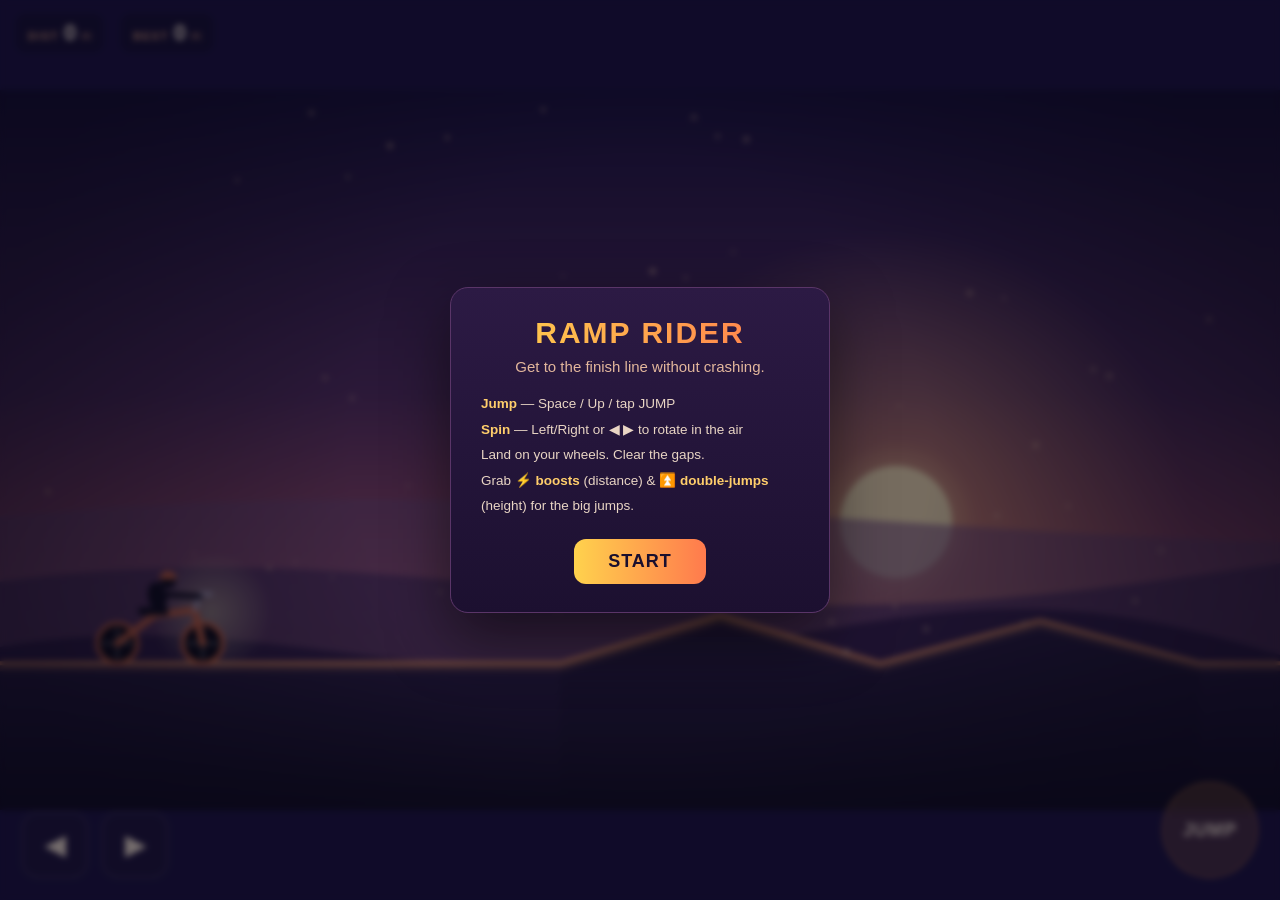
==== index.html @ 3b294c8e "Add Ramp Rider — 2D motorcycle scroller A vanilla HTML5 canvas game: constant-speed motorcycle physi" ====
<!DOCTYPE html>
<html lang="en">
<head>
  <meta charset="UTF-8" />
  <meta name="viewport" content="width=device-width, initial-scale=1.0, maximum-scale=1.0, user-scalable=no" />
  <title>Ramp Rider</title>
  <link rel="stylesheet" href="style.css" />
</head>
<body>
  <div id="game">
    <canvas id="canvas"></canvas>

    <!-- HUD -->
    <div id="hud">
      <div class="stat"><span class="label">DIST</span><span id="dist">0</span><span class="unit">m</span></div>
      <div class="stat"><span class="label">BEST</span><span id="best">0</span><span class="unit">m</span></div>
      <div id="boost" class="boost">⚡ BOOST</div>
      <div id="djump" class="boost djump">⏫ DOUBLE JUMP</div>
    </div>

    <!-- Overlay (ready / crashed / won) -->
    <div id="overlay" class="show">
      <div class="card">
        <h1 id="title">RAMP RIDER</h1>
        <p id="subtitle">Get to the finish line without crashing.</p>
        <ul id="help">
          <li><b>Jump</b> — Space / Up / tap JUMP</li>
          <li><b>Spin</b> — Left/Right or ◀ ▶ to rotate in the air</li>
          <li>Land on your wheels. Clear the gaps.</li>
          <li>Grab <b>⚡ boosts</b> (distance) &amp; <b>⏫ double-jumps</b> (height) for the big jumps.</li>
        </ul>
        <button id="startBtn">START</button>
      </div>
    </div>

    <!-- Touch / click controls -->
    <div id="controls">
      <div class="left-group">
        <button class="ctrl rot" id="leanBack" aria-label="Lean back">◀</button>
        <button class="ctrl rot" id="leanFwd" aria-label="Lean forward">▶</button>
      </div>
      <button class="ctrl jump" id="jumpBtn" aria-label="Jump">JUMP</button>
    </div>
  </div>

  <script src="game.js"></script>
</body>
</html>
---- style.css ----
* { margin: 0; padding: 0; box-sizing: border-box; }

html, body {
  height: 100%;
  background: #1a0f2e;
  font-family: -apple-system, BlinkMacSystemFont, "Segoe UI", Roboto, sans-serif;
  overflow: hidden;
  -webkit-user-select: none;
  user-select: none;
  -webkit-tap-highlight-color: transparent;
}

#game {
  position: relative;
  width: 100vw;
  height: 100vh;
  display: flex;
  align-items: center;
  justify-content: center;
  background: #1a0f2e;
}

#canvas {
  display: block;
  width: 100%;
  height: 100%;
  touch-action: none;
}

/* HUD */
#hud {
  position: absolute;
  top: 14px;
  left: 16px;
  display: flex;
  gap: 18px;
  pointer-events: none;
}
.stat {
  display: flex;
  align-items: baseline;
  gap: 5px;
  background: rgba(20, 12, 36, 0.5);
  padding: 6px 12px;
  border-radius: 10px;
  color: #fce8d6;
  font-variant-numeric: tabular-nums;
  backdrop-filter: blur(4px);
}
.stat .label { font-size: 11px; letter-spacing: 1.5px; color: #d99a78; font-weight: 700; }
.stat span:not(.label):not(.unit) { font-size: 22px; font-weight: 800; }
.stat .unit { font-size: 12px; color: #d99a78; }

/* Boost indicator — hidden until active */
.boost {
  display: flex;
  align-items: center;
  padding: 6px 14px;
  border-radius: 10px;
  font-size: 14px;
  font-weight: 800;
  letter-spacing: 1px;
  color: #1a0f2e;
  background: linear-gradient(90deg, #ffd24d, #ff9e3d);
  box-shadow: 0 0 18px rgba(255, 180, 80, 0.7);
  opacity: 0;
  transform: scale(0.85);
  transition: opacity 0.12s ease, transform 0.12s ease;
  pointer-events: none;
}
.boost.on { opacity: 1; transform: scale(1); animation: boostPulse 0.5s ease-in-out infinite alternate; }
@keyframes boostPulse { to { box-shadow: 0 0 26px rgba(255, 200, 110, 0.95); } }

/* Double-jump variant (cool tones) */
.boost.djump {
  color: #0d1230;
  background: linear-gradient(90deg, #5be0ff, #b48cff);
  box-shadow: 0 0 18px rgba(120, 180, 255, 0.7);
}
.boost.djump.on { animation: djumpPulse 0.5s ease-in-out infinite alternate; }
@keyframes djumpPulse { to { box-shadow: 0 0 26px rgba(150, 200, 255, 0.95); } }

/* Overlay */
#overlay {
  position: absolute;
  inset: 0;
  display: none;
  align-items: center;
  justify-content: center;
  background: rgba(6, 9, 22, 0.55);
  backdrop-filter: blur(3px);
  z-index: 10;
}
#overlay.show { display: flex; }
.card {
  background: linear-gradient(180deg, #2c1a44, #1c1030);
  border: 1px solid #5a3568;
  border-radius: 18px;
  padding: 28px 30px;
  max-width: 380px;
  text-align: center;
  color: #fce8d6;
  box-shadow: 0 24px 60px rgba(0,0,0,0.5);
}
.card h1 {
  font-size: 30px;
  letter-spacing: 2px;
  margin-bottom: 8px;
  background: linear-gradient(90deg, #ffd24d, #ff7a4d);
  -webkit-background-clip: text;
  background-clip: text;
  color: transparent;
}
.card #subtitle { color: #e3b79c; font-size: 15px; margin-bottom: 16px; }
.card ul {
  list-style: none;
  text-align: left;
  margin: 0 auto 20px;
  display: inline-block;
  color: #e9d5c4;
  font-size: 13.5px;
  line-height: 1.9;
}
.card ul b { color: #ffce6b; }
#startBtn {
  font-size: 18px;
  font-weight: 800;
  letter-spacing: 1px;
  color: #1a0f2e;
  background: linear-gradient(90deg, #ffd24d, #ff7a4d);
  border: none;
  border-radius: 12px;
  padding: 12px 34px;
  cursor: pointer;
  transition: transform 0.08s ease, filter 0.15s ease;
}
#startBtn:hover { filter: brightness(1.1); }
#startBtn:active { transform: scale(0.96); }

/* Controls */
#controls {
  position: absolute;
  bottom: 22px;
  left: 0;
  right: 0;
  display: flex;
  justify-content: space-between;
  align-items: flex-end;
  padding: 0 22px;
  pointer-events: none;
}
.left-group { display: flex; gap: 14px; pointer-events: auto; }
.ctrl {
  pointer-events: auto;
  border: 1px solid rgba(255,255,255,0.22);
  background: rgba(36, 22, 56, 0.55);
  color: #fce8d6;
  border-radius: 16px;
  backdrop-filter: blur(6px);
  cursor: pointer;
  transition: transform 0.06s ease, background 0.12s ease;
  font-weight: 800;
}
.ctrl:active { transform: scale(0.93); background: rgba(255, 158, 77, 0.32); }
.ctrl.rot { width: 66px; height: 66px; font-size: 26px; }
.ctrl.jump {
  width: 96px; height: 96px; font-size: 18px; letter-spacing: 1px;
  border-radius: 50%;
  background: rgba(255, 158, 77, 0.2);
  border-color: rgba(255, 158, 77, 0.55);
}
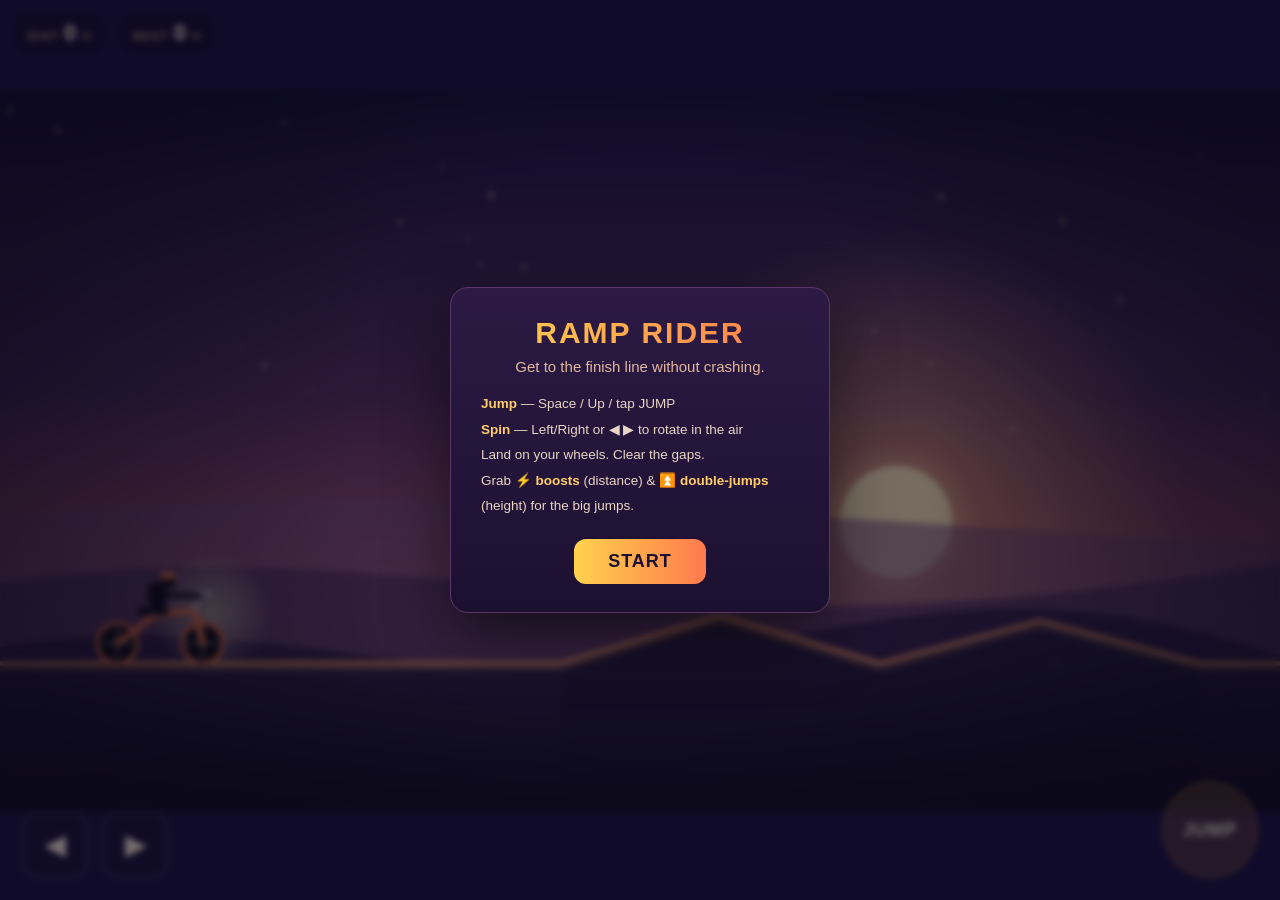
==== commit 341cdc36: "Add variable jump height and mobile button safe-area fix Hold jump for full height, tap briefly for " ====
--- a/index.html
+++ b/index.html
@@ -2,7 +2,7 @@
 <html lang="en">
 <head>
   <meta charset="UTF-8" />
-  <meta name="viewport" content="width=device-width, initial-scale=1.0, maximum-scale=1.0, user-scalable=no" />
+  <meta name="viewport" content="width=device-width, initial-scale=1.0, maximum-scale=1.0, user-scalable=no, viewport-fit=cover" />
   <title>Ramp Rider</title>
   <link rel="stylesheet" href="style.css" />
 </head>
--- a/style.css
+++ b/style.css
@@ -13,7 +13,8 @@
 #game {
   position: relative;
   width: 100vw;
-  height: 100vh;
+  height: 100dvh; /* dvh = dynamic viewport height, shrinks when browser chrome shows */
+  height: 100vh;  /* fallback for browsers without dvh */
   display: flex;
   align-items: center;
   justify-content: center;
@@ -140,7 +141,7 @@
 /* Controls */
 #controls {
   position: absolute;
-  bottom: 22px;
+  bottom: calc(22px + env(safe-area-inset-bottom, 0px));
   left: 0;
   right: 0;
   display: flex;
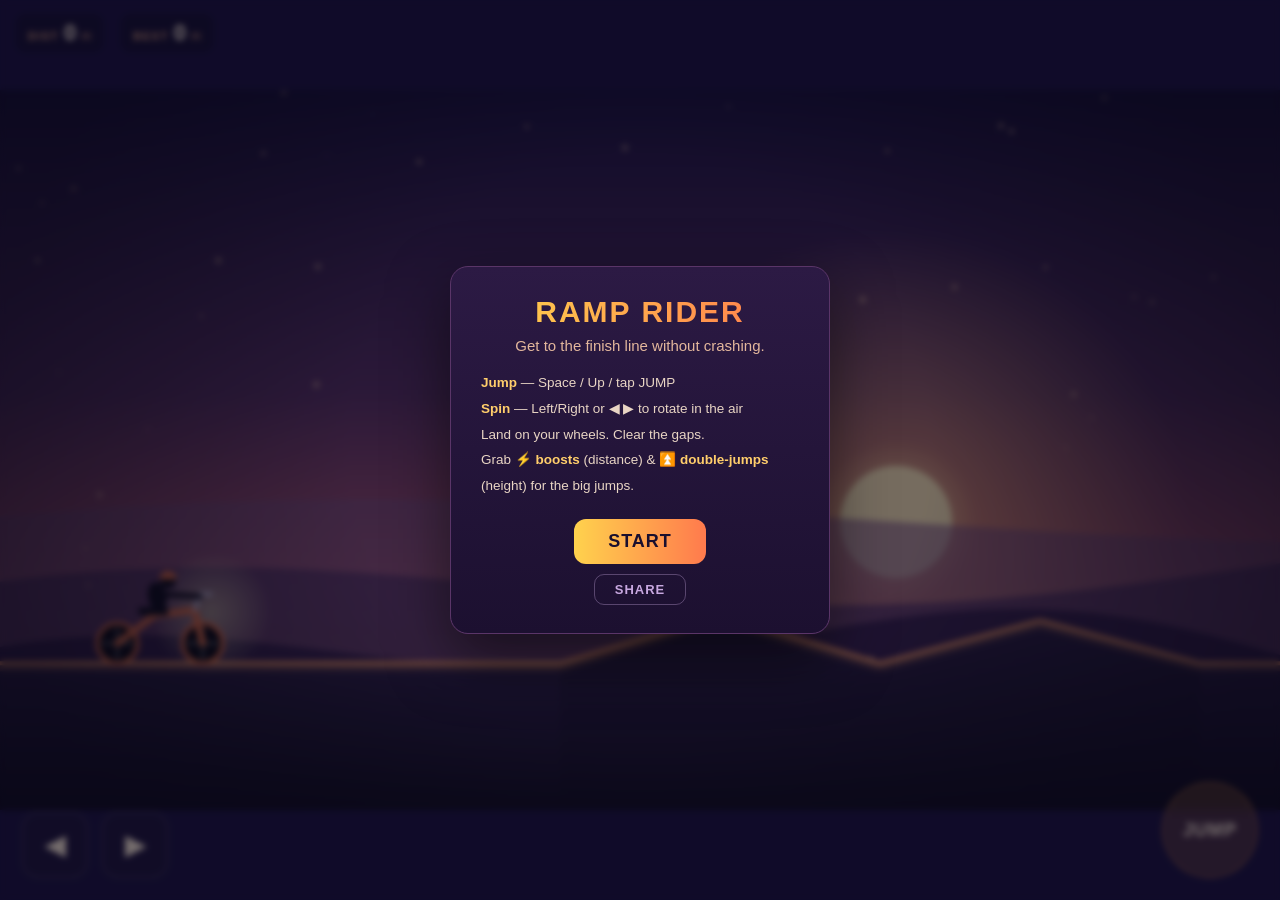
==== commit 22cbf4bd: "Add Share button to overlay Uses Web Share API on mobile (native share sheet); falls back to copying" ====
--- a/index.html
+++ b/index.html
@@ -30,6 +30,7 @@
           <li>Grab <b>⚡ boosts</b> (distance) &amp; <b>⏫ double-jumps</b> (height) for the big jumps.</li>
         </ul>
         <button id="startBtn">START</button>
+        <button id="shareBtn">SHARE</button>
       </div>
     </div>
 
--- a/style.css
+++ b/style.css
@@ -13,8 +13,8 @@
 #game {
   position: relative;
   width: 100vw;
-  height: 100dvh; /* dvh = dynamic viewport height, shrinks when browser chrome shows */
-  height: 100vh;  /* fallback for browsers without dvh */
+  height: 100vh;   /* fallback for browsers without dvh */
+  height: 100dvh;  /* dynamic viewport height — shrinks when mobile browser chrome shows */
   display: flex;
   align-items: center;
   justify-content: center;
@@ -138,6 +138,23 @@
 #startBtn:hover { filter: brightness(1.1); }
 #startBtn:active { transform: scale(0.96); }
 
+#shareBtn {
+  display: block;
+  margin: 10px auto 0;
+  font-size: 13px;
+  font-weight: 700;
+  letter-spacing: 1px;
+  color: #c8a8e0;
+  background: none;
+  border: 1px solid rgba(200, 168, 224, 0.35);
+  border-radius: 10px;
+  padding: 7px 20px;
+  cursor: pointer;
+  transition: color 0.15s, border-color 0.15s;
+}
+#shareBtn:hover { color: #e8d0ff; border-color: rgba(200, 168, 224, 0.7); }
+#shareBtn:active { transform: scale(0.96); }
+
 /* Controls */
 #controls {
   position: absolute;
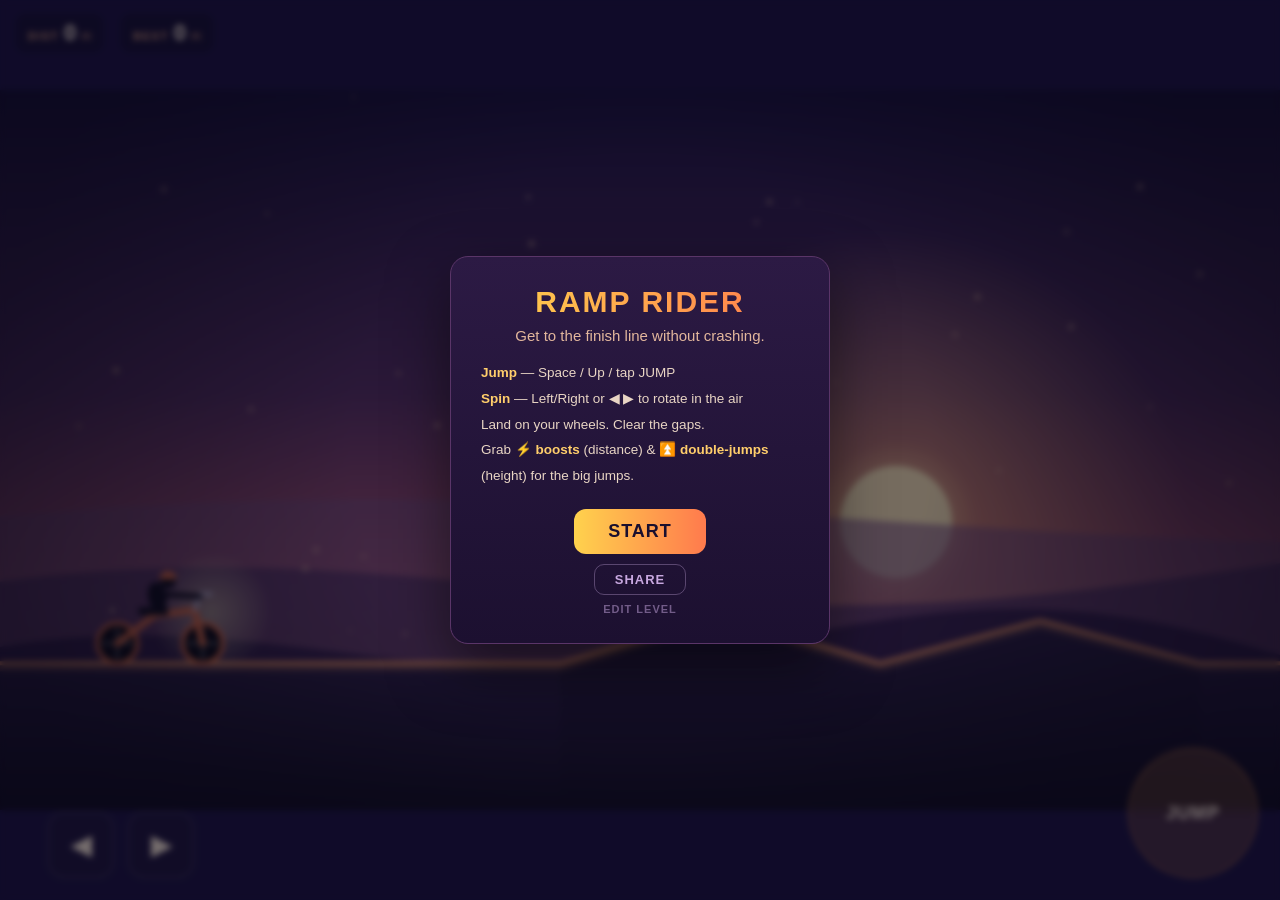
==== commit 487df039: "Add level editor (editor.html) - editor.html/js/css: scrollable canvas showing the full level;   dra" ====
--- a/index.html
+++ b/index.html
@@ -31,6 +31,7 @@
         </ul>
         <button id="startBtn">START</button>
         <button id="shareBtn">SHARE</button>
+        <a id="editBtn" href="editor.html">EDIT LEVEL</a>
       </div>
     </div>
 
--- a/style.css
+++ b/style.css
@@ -155,6 +155,18 @@
 #shareBtn:hover { color: #e8d0ff; border-color: rgba(200, 168, 224, 0.7); }
 #shareBtn:active { transform: scale(0.96); }
 
+#editBtn {
+  display: block;
+  margin: 8px auto 0;
+  font-size: 11px;
+  font-weight: 600;
+  letter-spacing: 1px;
+  color: rgba(200, 168, 224, 0.5);
+  text-decoration: none;
+  text-align: center;
+}
+#editBtn:hover { color: #c8a8e0; }
+
 /* Controls */
 #controls {
   position: absolute;
@@ -164,12 +176,13 @@
   display: flex;
   justify-content: space-between;
   align-items: flex-end;
-  padding: 0 22px;
+  padding: 0 22px 0 48px; /* extra left padding clears Android back-gesture zone */
   pointer-events: none;
 }
 .left-group { display: flex; gap: 14px; pointer-events: auto; }
 .ctrl {
   pointer-events: auto;
+  touch-action: none; /* tells Android not to claim these touches as system gestures */
   border: 1px solid rgba(255,255,255,0.22);
   background: rgba(36, 22, 56, 0.55);
   color: #fce8d6;
@@ -182,7 +195,7 @@
 .ctrl:active { transform: scale(0.93); background: rgba(255, 158, 77, 0.32); }
 .ctrl.rot { width: 66px; height: 66px; font-size: 26px; }
 .ctrl.jump {
-  width: 96px; height: 96px; font-size: 18px; letter-spacing: 1px;
+  width: 130px; height: 130px; font-size: 18px; letter-spacing: 1px;
   border-radius: 50%;
   background: rgba(255, 158, 77, 0.2);
   border-color: rgba(255, 158, 77, 0.55);
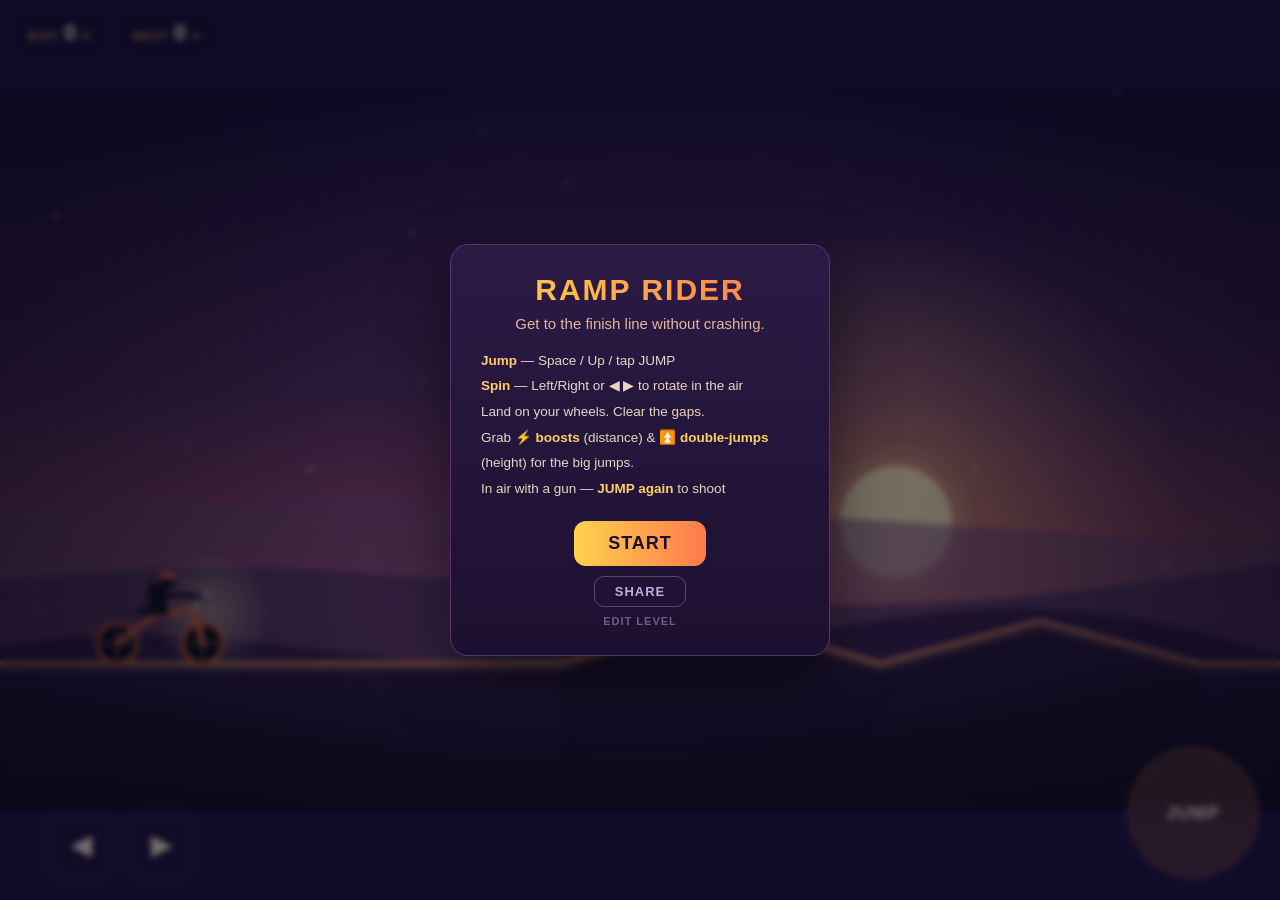
==== commit 6f09e389: "Add monsters, guns, and shooting mechanic Monsters: - Flying bats (sine-wave oscillation) and ground" ====
--- a/index.html
+++ b/index.html
@@ -16,6 +16,7 @@
       <div class="stat"><span class="label">BEST</span><span id="best">0</span><span class="unit">m</span></div>
       <div id="boost" class="boost">⚡ BOOST</div>
       <div id="djump" class="boost djump">⏫ DOUBLE JUMP</div>
+      <div id="gun" class="boost gun-chip"></div>
     </div>
 
     <!-- Overlay (ready / crashed / won) -->
@@ -28,6 +29,7 @@
           <li><b>Spin</b> — Left/Right or ◀ ▶ to rotate in the air</li>
           <li>Land on your wheels. Clear the gaps.</li>
           <li>Grab <b>⚡ boosts</b> (distance) &amp; <b>⏫ double-jumps</b> (height) for the big jumps.</li>
+          <li>In air with a gun — <b>JUMP again</b> to shoot</li>
         </ul>
         <button id="startBtn">START</button>
         <button id="shareBtn">SHARE</button>
--- a/style.css
+++ b/style.css
@@ -80,6 +80,15 @@
 }
 .boost.djump.on { animation: djumpPulse 0.5s ease-in-out infinite alternate; }
 @keyframes djumpPulse { to { box-shadow: 0 0 26px rgba(150, 200, 255, 0.95); } }
+
+/* Gun indicator */
+.gun-chip {
+  color: #0d1230;
+  background: linear-gradient(90deg, #a259ff, #40ffcc);
+  box-shadow: 0 0 18px rgba(100, 200, 255, 0.7);
+}
+.gun-chip.on { animation: gunPulse 0.5s ease-in-out infinite alternate; }
+@keyframes gunPulse { to { box-shadow: 0 0 26px rgba(160, 100, 255, 0.95); } }
 
 /* Overlay */
 #overlay {
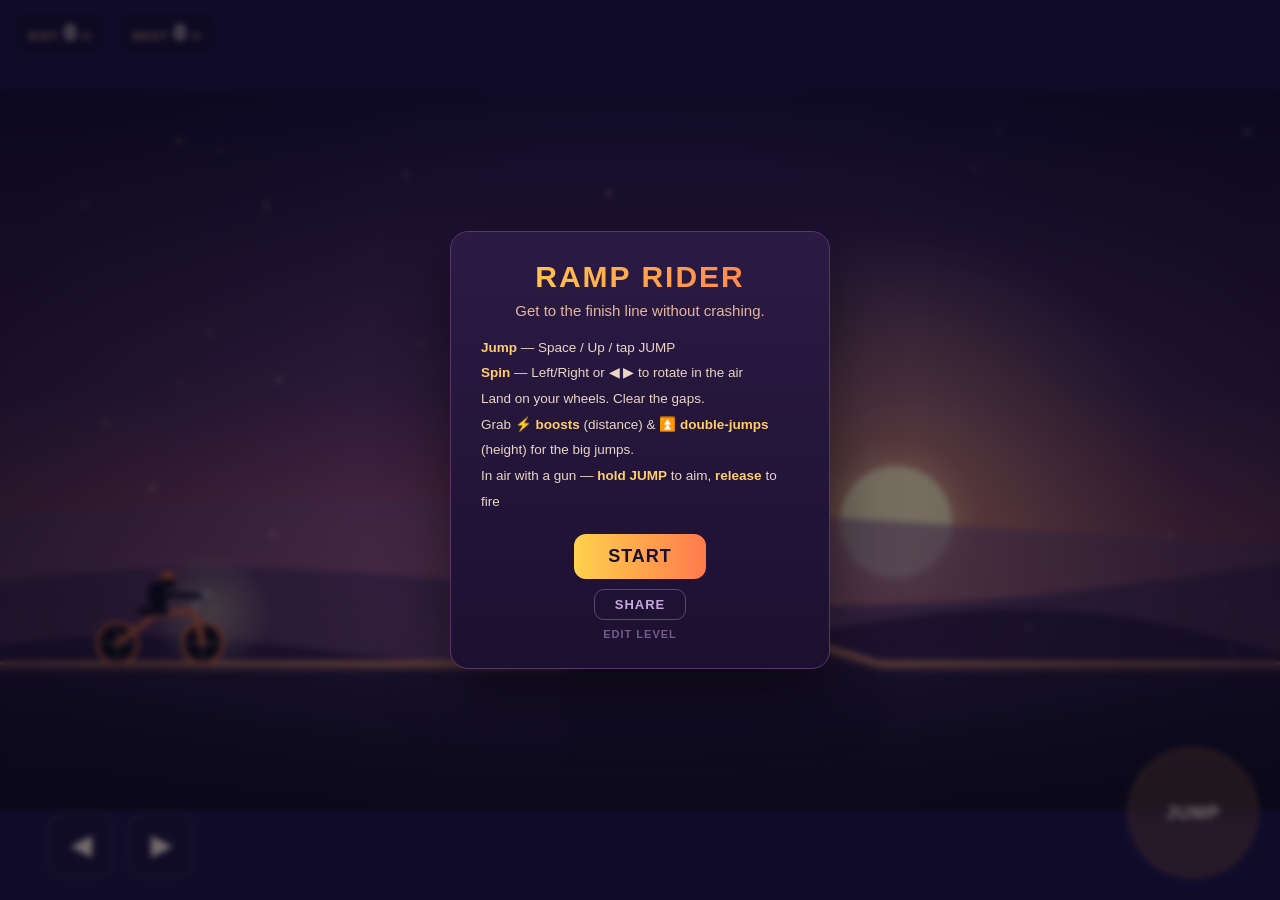
==== commit 08440b59: "Bullet Bros manual shooting: hold to aim, release to fire - Removed auto-fire and auto-aim entirely " ====
--- a/index.html
+++ b/index.html
@@ -29,7 +29,7 @@
           <li><b>Spin</b> — Left/Right or ◀ ▶ to rotate in the air</li>
           <li>Land on your wheels. Clear the gaps.</li>
           <li>Grab <b>⚡ boosts</b> (distance) &amp; <b>⏫ double-jumps</b> (height) for the big jumps.</li>
-          <li>In air with a gun — <b>JUMP again</b> to shoot</li>
+          <li>In air with a gun — <b>hold JUMP</b> to aim, <b>release</b> to fire</li>
         </ul>
         <button id="startBtn">START</button>
         <button id="shareBtn">SHARE</button>
